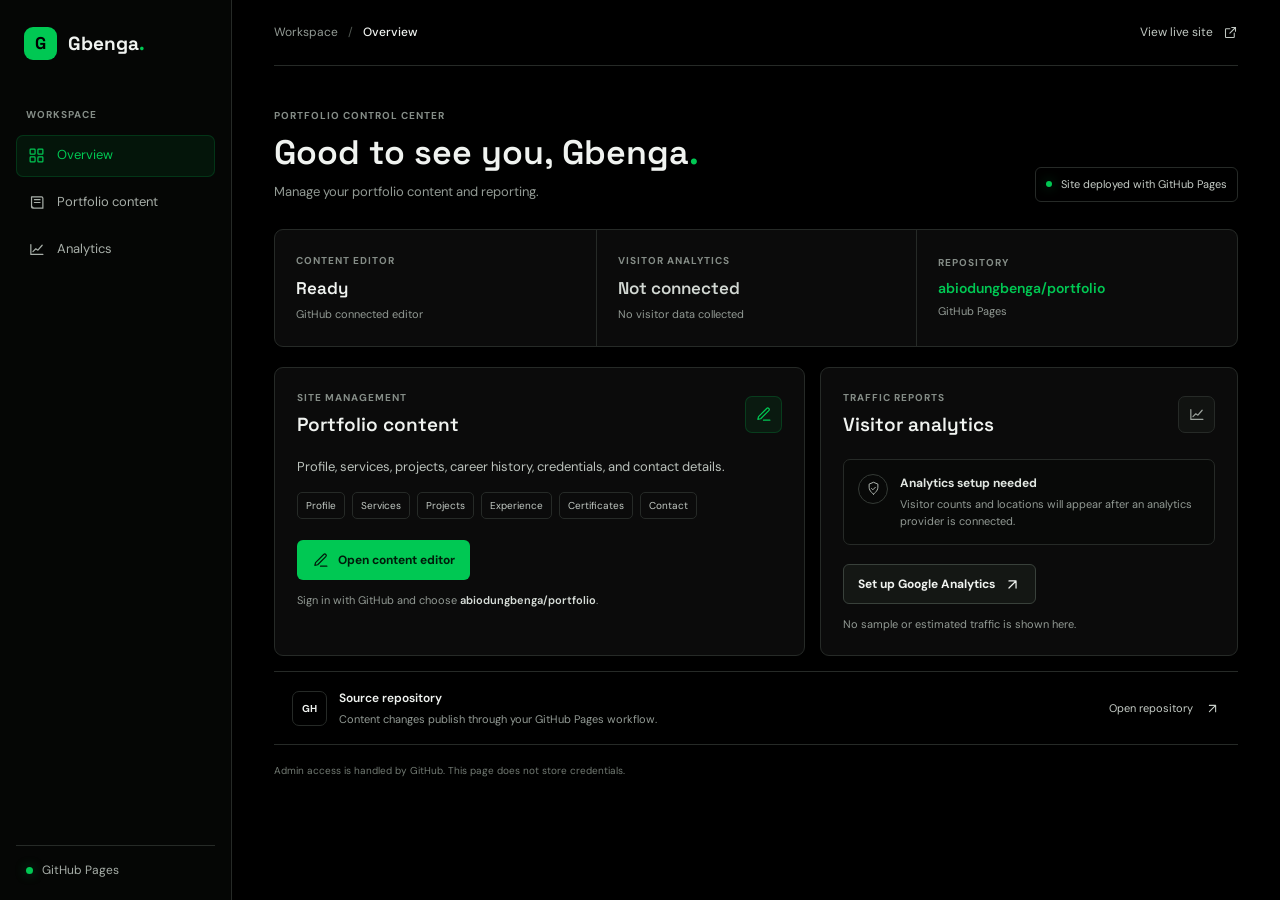
==== admin.html @ 54cd734e "feat: add admin interface and portfolio content structure - Created .pages.yml to define content str" ====
<!doctype html>
<html lang="en">
  <head>
    <meta charset="UTF-8" />
    <meta name="viewport" content="width=device-width, initial-scale=1.0" />
    <meta name="robots" content="noindex, nofollow" />
    <meta name="theme-color" content="#000000" />
    <title>Portfolio Admin | Gbenga Abiodun</title>
    <link rel="preconnect" href="https://fonts.googleapis.com" />
    <link rel="preconnect" href="https://fonts.gstatic.com" crossorigin />
    <link
      href="https://fonts.googleapis.com/css2?family=DM+Sans:wght@400;500;600;700&family=Space+Grotesk:wght@500;600;700&display=swap"
      rel="stylesheet"
    />
    <link rel="stylesheet" href="admin.css" />
  </head>
  <body>
    <div class="admin-shell">
      <aside class="sidebar">
        <a class="brand" href="index.html" aria-label="Portfolio home">
          <span class="brand-mark">G</span>
          <span>Gbenga<span class="brand-period">.</span></span>
        </a>

        <div class="sidebar-label">WORKSPACE</div>
        <nav class="sidebar-nav" aria-label="Admin navigation">
          <a class="sidebar-link active" href="#overview">
            <svg viewBox="0 0 24 24" aria-hidden="true">
              <rect x="3" y="3" width="7" height="7" rx="1" />
              <rect x="14" y="3" width="7" height="7" rx="1" />
              <rect x="14" y="14" width="7" height="7" rx="1" />
              <rect x="3" y="14" width="7" height="7" rx="1" />
            </svg>
            Overview
          </a>
          <a class="sidebar-link" href="#content">
            <svg viewBox="0 0 24 24" aria-hidden="true">
              <path d="M5 4h14a2 2 0 0 1 2 2v14H7a2 2 0 0 1-2-2V4Z" />
              <path d="M5 17a2 2 0 0 0 2 2M9 8h8M9 12h8" />
            </svg>
            Portfolio content
          </a>
          <a class="sidebar-link" href="#analytics">
            <svg viewBox="0 0 24 24" aria-hidden="true">
              <path d="M4 19V5M4 19h17" />
              <path d="m7 15 4-4 3 2 6-7" />
            </svg>
            Analytics
          </a>
        </nav>

        <div class="sidebar-bottom">
          <span class="connection-dot"></span>
          <span>GitHub Pages</span>
        </div>
      </aside>

      <main class="main-content" id="overview">
        <header class="topbar">
          <div class="breadcrumbs">
            <span>Workspace</span><span class="crumb-divider">/</span
            ><strong>Overview</strong>
          </div>
          <a class="site-link" href="index.html" target="_blank" rel="noopener">
            View live site
            <svg viewBox="0 0 24 24" aria-hidden="true">
              <path d="M14 4h6v6M20 4l-9 9" />
              <path
                d="M18 13v6a1 1 0 0 1-1 1H5a1 1 0 0 1-1-1V7a1 1 0 0 1 1-1h6"
              />
            </svg>
          </a>
        </header>

        <section class="page-heading">
          <div>
            <p class="eyebrow">PORTFOLIO CONTROL CENTER</p>
            <h1>Good to see you, Gbenga<span>.</span></h1>
            <p class="heading-copy">
              Manage your portfolio content and reporting.
            </p>
          </div>
          <span class="system-status"
            ><span></span> Site deployed with GitHub Pages</span
          >
        </section>

        <section class="summary-grid" aria-label="Portfolio status">
          <article class="summary-item">
            <span class="summary-label">CONTENT EDITOR</span>
            <strong>Ready</strong>
            <span class="summary-note">GitHub connected editor</span>
          </article>
          <article class="summary-item" id="analytics">
            <span class="summary-label">VISITOR ANALYTICS</span>
            <strong class="status-pending">Not connected</strong>
            <span class="summary-note">No visitor data collected</span>
          </article>
          <article class="summary-item">
            <span class="summary-label">REPOSITORY</span>
            <a
              class="repo-value"
              href="https://github.com/abiodungbenga/portfolio"
              target="_blank"
              rel="noopener"
              >abiodungbenga/portfolio</a
            >
            <span class="summary-note">GitHub Pages</span>
          </article>
        </section>

        <section class="workspace-grid" id="content">
          <article class="workspace-panel content-panel">
            <div class="panel-heading">
              <div>
                <p class="eyebrow">SITE MANAGEMENT</p>
                <h2>Portfolio content</h2>
              </div>
              <span class="panel-icon">
                <svg viewBox="0 0 24 24" aria-hidden="true">
                  <path d="M12 20h9" />
                  <path d="M16.5 3.5a2.12 2.12 0 0 1 3 3L8 18l-4 1 1-4Z" />
                </svg>
              </span>
            </div>
            <p class="panel-copy">
              Profile, services, projects, career history, credentials, and
              contact details.
            </p>
            <div class="content-tags" aria-label="Editable sections">
              <span>Profile</span><span>Services</span><span>Projects</span
              ><span>Experience</span><span>Certificates</span
              ><span>Contact</span>
            </div>
            <a
              class="button button-primary"
              href="https://app.pagescms.org/"
              target="_blank"
              rel="noopener"
            >
              <svg viewBox="0 0 24 24" aria-hidden="true">
                <path d="M12 20h9" />
                <path d="M16.5 3.5a2.12 2.12 0 0 1 3 3L8 18l-4 1 1-4Z" />
              </svg>
              Open content editor
            </a>
            <p class="panel-footnote">
              Sign in with GitHub and choose
              <strong>abiodungbenga/portfolio</strong>.
            </p>
          </article>

          <article class="workspace-panel analytics-panel">
            <div class="panel-heading">
              <div>
                <p class="eyebrow">TRAFFIC REPORTS</p>
                <h2>Visitor analytics</h2>
              </div>
              <span class="panel-icon panel-icon-muted">
                <svg viewBox="0 0 24 24" aria-hidden="true">
                  <path d="M4 19V5M4 19h17" />
                  <path d="m7 15 4-4 3 2 6-7" />
                </svg>
              </span>
            </div>
            <div class="analytics-empty">
              <span class="analytics-mark">
                <svg viewBox="0 0 24 24" aria-hidden="true">
                  <path d="M12 21s7-4.4 7-11V5l-7-3-7 3v5c0 6.6 7 11 7 11Z" />
                  <path d="m9 12 2 2 4-4" />
                </svg>
              </span>
              <div>
                <strong>Analytics setup needed</strong>
                <p>
                  Visitor counts and locations will appear after an analytics
                  provider is connected.
                </p>
              </div>
            </div>
            <a
              class="button button-secondary"
              href="https://analytics.google.com/analytics/web/"
              target="_blank"
              rel="noopener"
            >
              Set up Google Analytics
              <svg viewBox="0 0 24 24" aria-hidden="true">
                <path d="M7 17 17 7M7 7h10v10" />
              </svg>
            </a>
            <p class="panel-footnote">
              No sample or estimated traffic is shown here.
            </p>
          </article>
        </section>

        <section class="repository-row">
          <div>
            <span class="repo-icon" aria-hidden="true">GH</span>
            <div>
              <strong>Source repository</strong
              ><span
                >Content changes publish through your GitHub Pages
                workflow.</span
              >
            </div>
          </div>
          <a
            href="https://github.com/abiodungbenga/portfolio"
            target="_blank"
            rel="noopener"
          >
            Open repository
            <svg viewBox="0 0 24 24" aria-hidden="true">
              <path d="M7 17 17 7M7 7h10v10" />
            </svg>
          </a>
        </section>

        <footer class="admin-footer">
          Admin access is handled by GitHub. This page does not store
          credentials.
        </footer>
      </main>
    </div>
  </body>
</html>
---- admin.css ----
* {
  box-sizing: border-box;
}

:root {
  color-scheme: dark;
  --green: #00c853;
  --black: #000000;
  --surface: #0b0b0b;
  --surface-raised: #111311;
  --line: #262a27;
  --text: #f0f3f0;
  --muted: #929a94;
  --font-body: "DM Sans", sans-serif;
  --font-display: "Space Grotesk", sans-serif;
}

html {
  min-width: 320px;
  scroll-behavior: smooth;
  background: var(--black);
}

body {
  margin: 0;
  background: var(--black);
  color: var(--text);
  font-family: var(--font-body);
  font-size: 14px;
  line-height: 1.55;
}

a {
  color: inherit;
  text-decoration: none;
}

button,
a {
  -webkit-tap-highlight-color: transparent;
}

a:focus-visible {
  outline: 2px solid var(--green);
  outline-offset: 4px;
}

.admin-shell {
  min-height: 100vh;
  display: grid;
  grid-template-columns: 232px minmax(0, 1fr);
}

.sidebar {
  position: sticky;
  top: 0;
  display: flex;
  height: 100vh;
  min-height: 540px;
  flex-direction: column;
  padding: 27px 16px 20px;
  border-right: 1px solid var(--line);
  background: #050605;
}

.brand {
  display: inline-flex;
  align-items: center;
  gap: 11px;
  width: fit-content;
  padding: 0 8px;
  font-family: var(--font-display);
  font-size: 19px;
  font-weight: 700;
}

.brand-mark {
  display: grid;
  width: 33px;
  height: 33px;
  place-items: center;
  border-radius: 9px;
  background: var(--green);
  color: var(--black);
  font-size: 17px;
}

.brand-period,
.page-heading h1 span {
  color: var(--green);
}

.sidebar-label,
.eyebrow,
.summary-label {
  color: #858d87;
  font-size: 10px;
  font-weight: 700;
  letter-spacing: 0.1em;
}

.sidebar-label {
  margin: 47px 10px 12px;
}

.sidebar-nav {
  display: grid;
  gap: 5px;
}

.sidebar-link {
  display: flex;
  min-height: 42px;
  align-items: center;
  gap: 12px;
  padding: 0 11px;
  border: 1px solid transparent;
  border-radius: 7px;
  color: #a8afa9;
  font-size: 13px;
  transition:
    color 160ms ease,
    background 160ms ease,
    border-color 160ms ease;
}

.sidebar-link svg,
.site-link svg,
.panel-icon svg,
.button svg,
.repository-row svg {
  width: 17px;
  height: 17px;
  flex: 0 0 auto;
  fill: none;
  stroke: currentColor;
  stroke-linecap: round;
  stroke-linejoin: round;
  stroke-width: 1.7;
}

.sidebar-link:hover,
.sidebar-link.active {
  border-color: rgba(0, 200, 83, 0.18);
  background: rgba(0, 200, 83, 0.08);
  color: var(--green);
}

.sidebar-bottom {
  display: flex;
  align-items: center;
  gap: 9px;
  margin-top: auto;
  padding: 15px 10px 0;
  border-top: 1px solid var(--line);
  color: #a8afa9;
  font-size: 12px;
}

.connection-dot,
.system-status span {
  width: 7px;
  height: 7px;
  flex: 0 0 auto;
  border-radius: 50%;
  background: var(--green);
  box-shadow: 0 0 12px rgba(0, 200, 83, 0.42);
}

.main-content {
  width: min(100%, 1440px);
  margin: 0 auto;
  padding: 0 42px 28px;
}

.topbar {
  display: flex;
  min-height: 66px;
  align-items: center;
  justify-content: space-between;
  border-bottom: 1px solid var(--line);
}

.breadcrumbs,
.site-link {
  display: flex;
  align-items: center;
  gap: 10px;
}

.breadcrumbs {
  color: var(--muted);
  font-size: 12px;
}

.breadcrumbs strong {
  color: var(--text);
  font-weight: 500;
}

.crumb-divider {
  color: #505751;
}

.site-link {
  color: #c0c7c1;
  font-size: 12px;
  transition: color 160ms ease;
}

.site-link:hover,
.repository-row > a:hover {
  color: var(--green);
}

.site-link svg,
.repository-row svg {
  width: 15px;
  height: 15px;
}

.page-heading {
  display: flex;
  align-items: flex-end;
  justify-content: space-between;
  gap: 20px;
  padding: 42px 0 27px;
}

.eyebrow {
  margin: 0 0 9px;
}

.page-heading h1,
.panel-heading h2 {
  margin: 0;
  font-family: var(--font-display);
  font-weight: 600;
}

.page-heading h1 {
  font-size: clamp(25px, 3vw, 34px);
  line-height: 1.15;
}

.heading-copy {
  margin: 10px 0 0;
  color: var(--muted);
  font-size: 13px;
}

.system-status {
  display: inline-flex;
  align-items: center;
  gap: 9px;
  padding: 8px 10px;
  border: 1px solid var(--line);
  border-radius: 6px;
  color: #c5ccc6;
  font-size: 11px;
  white-space: nowrap;
}

.system-status span {
  width: 6px;
  height: 6px;
}

.summary-grid {
  display: grid;
  grid-template-columns: repeat(3, minmax(0, 1fr));
  border: 1px solid var(--line);
  border-radius: 9px;
  background: var(--surface);
}

.summary-item {
  display: flex;
  min-height: 116px;
  flex-direction: column;
  justify-content: center;
  padding: 18px 21px;
}

.summary-item + .summary-item {
  border-left: 1px solid var(--line);
}

.summary-label {
  margin-bottom: 7px;
}

.summary-item strong,
.repo-value {
  overflow-wrap: anywhere;
  color: var(--text);
  font-family: var(--font-display);
  font-size: 17px;
  font-weight: 600;
}

.summary-item .status-pending {
  color: #d2d8d3;
}

.summary-note {
  margin-top: 4px;
  color: var(--muted);
  font-size: 11px;
}

.repo-value {
  color: var(--green);
  font-family: var(--font-body);
  font-size: 14px;
}

.workspace-grid {
  display: grid;
  grid-template-columns: minmax(0, 1.12fr) minmax(300px, 0.88fr);
  gap: 15px;
  margin-top: 20px;
}

.workspace-panel {
  min-width: 0;
  padding: 22px;
  border: 1px solid var(--line);
  border-radius: 9px;
  background: var(--surface);
}

.panel-heading {
  display: flex;
  align-items: center;
  justify-content: space-between;
  gap: 16px;
}

.panel-heading .eyebrow {
  margin-bottom: 5px;
}

.panel-heading h2 {
  font-size: 19px;
}

.panel-icon {
  display: grid;
  width: 37px;
  height: 37px;
  flex: 0 0 auto;
  place-items: center;
  border: 1px solid rgba(0, 200, 83, 0.2);
  border-radius: 7px;
  background: rgba(0, 200, 83, 0.08);
  color: var(--green);
}

.panel-icon-muted {
  border-color: var(--line);
  background: #111311;
  color: #9ba29c;
}

.panel-copy {
  max-width: 480px;
  margin: 17px 0 15px;
  color: #bbc2bc;
  font-size: 13px;
}

.content-tags {
  display: flex;
  flex-wrap: wrap;
  gap: 7px;
  margin-bottom: 21px;
}

.content-tags span {
  padding: 5px 8px;
  border: 1px solid var(--line);
  border-radius: 5px;
  color: #c3cac4;
  font-size: 10px;
}

.button {
  display: inline-flex;
  min-height: 40px;
  align-items: center;
  justify-content: center;
  gap: 9px;
  padding: 0 14px;
  border: 1px solid transparent;
  border-radius: 6px;
  font-size: 12px;
  font-weight: 700;
  transition:
    background 160ms ease,
    border-color 160ms ease,
    transform 160ms ease;
}

.button:hover {
  transform: translateY(-1px);
}

.button-primary {
  background: var(--green);
  color: #001b0b;
}

.button-primary:hover {
  background: #24d568;
}

.button-secondary {
  border-color: #39413b;
  background: #141714;
  color: var(--text);
}

.button-secondary:hover {
  border-color: var(--green);
}

.panel-footnote {
  margin: 12px 0 0;
  color: var(--muted);
  font-size: 11px;
}

.panel-footnote strong {
  color: #d8ded9;
  font-weight: 600;
}

.analytics-empty {
  display: flex;
  align-items: flex-start;
  gap: 12px;
  margin: 19px 0;
  padding: 14px;
  border: 1px solid var(--line);
  border-radius: 7px;
  background: #080908;
}

.analytics-mark {
  display: grid;
  width: 30px;
  height: 30px;
  flex: 0 0 auto;
  place-items: center;
  border: 1px solid #343a35;
  border-radius: 50%;
  color: #afb6b0;
}

.analytics-mark svg {
  width: 15px;
  height: 15px;
  fill: none;
  stroke: currentColor;
  stroke-linecap: round;
  stroke-linejoin: round;
  stroke-width: 1.6;
}

.analytics-empty strong {
  display: block;
  color: #e1e6e1;
  font-size: 12px;
}

.analytics-empty p {
  margin: 4px 0 0;
  color: var(--muted);
  font-size: 11px;
}

.repository-row {
  display: flex;
  min-height: 74px;
  align-items: center;
  justify-content: space-between;
  gap: 18px;
  margin-top: 15px;
  padding: 13px 18px;
  border-top: 1px solid var(--line);
  border-bottom: 1px solid var(--line);
}

.repository-row > div,
.repository-row > a {
  display: flex;
  align-items: center;
  gap: 12px;
}

.repo-icon {
  display: grid;
  width: 35px;
  height: 35px;
  flex: 0 0 auto;
  place-items: center;
  border: 1px solid var(--line);
  border-radius: 7px;
  color: var(--text);
  font-size: 10px;
  font-weight: 700;
}

.repository-row strong,
.repository-row span:not(.repo-icon) {
  display: block;
}

.repository-row strong {
  font-size: 12px;
  font-weight: 600;
}

.repository-row div div span {
  margin-top: 3px;
  color: var(--muted);
  font-size: 11px;
}

.repository-row > a {
  flex: 0 0 auto;
  color: #c5ccc6;
  font-size: 11px;
}

.admin-footer {
  padding-top: 18px;
  color: #727a73;
  font-size: 10px;
}

@media (max-width: 980px) {
  .main-content {
    padding-right: 25px;
    padding-left: 25px;
  }

  .workspace-grid {
    grid-template-columns: 1fr;
  }
}

@media (max-width: 720px) {
  .admin-shell {
    grid-template-columns: 1fr;
  }

  .sidebar {
    position: static;
    height: auto;
    min-height: 0;
    padding: 13px 16px 10px;
    border-right: 0;
    border-bottom: 1px solid var(--line);
  }

  .brand {
    padding: 0 2px 10px;
  }

  .sidebar-label,
  .sidebar-bottom {
    display: none;
  }

  .sidebar-nav {
    display: flex;
    gap: 5px;
    overflow-x: auto;
  }

  .sidebar-link {
    min-height: 37px;
    flex: 0 0 auto;
    padding: 0 9px;
    font-size: 11px;
  }

  .sidebar-link svg {
    width: 15px;
    height: 15px;
  }

  .main-content {
    padding: 0 16px 24px;
  }

  .topbar {
    min-height: 54px;
  }

  .page-heading {
    align-items: flex-start;
    flex-direction: column;
    gap: 15px;
    padding: 29px 0 21px;
  }

  .page-heading h1 {
    font-size: 27px;
  }

  .summary-grid {
    grid-template-columns: 1fr;
  }

  .summary-item {
    min-height: 88px;
    padding: 13px 16px;
  }

  .summary-item + .summary-item {
    border-top: 1px solid var(--line);
    border-left: 0;
  }

  .workspace-panel {
    padding: 17px;
  }
}

@media (max-width: 420px) {
  .breadcrumbs {
    font-size: 11px;
  }

  .site-link {
    gap: 5px;
    font-size: 11px;
  }

  .system-status {
    font-size: 10px;
  }

  .repository-row {
    align-items: flex-start;
    flex-direction: column;
  }
}

@media (prefers-reduced-motion: reduce) {
  *,
  *::before,
  *::after {
    scroll-behavior: auto !important;
    transition-duration: 0.01ms !important;
  }
}
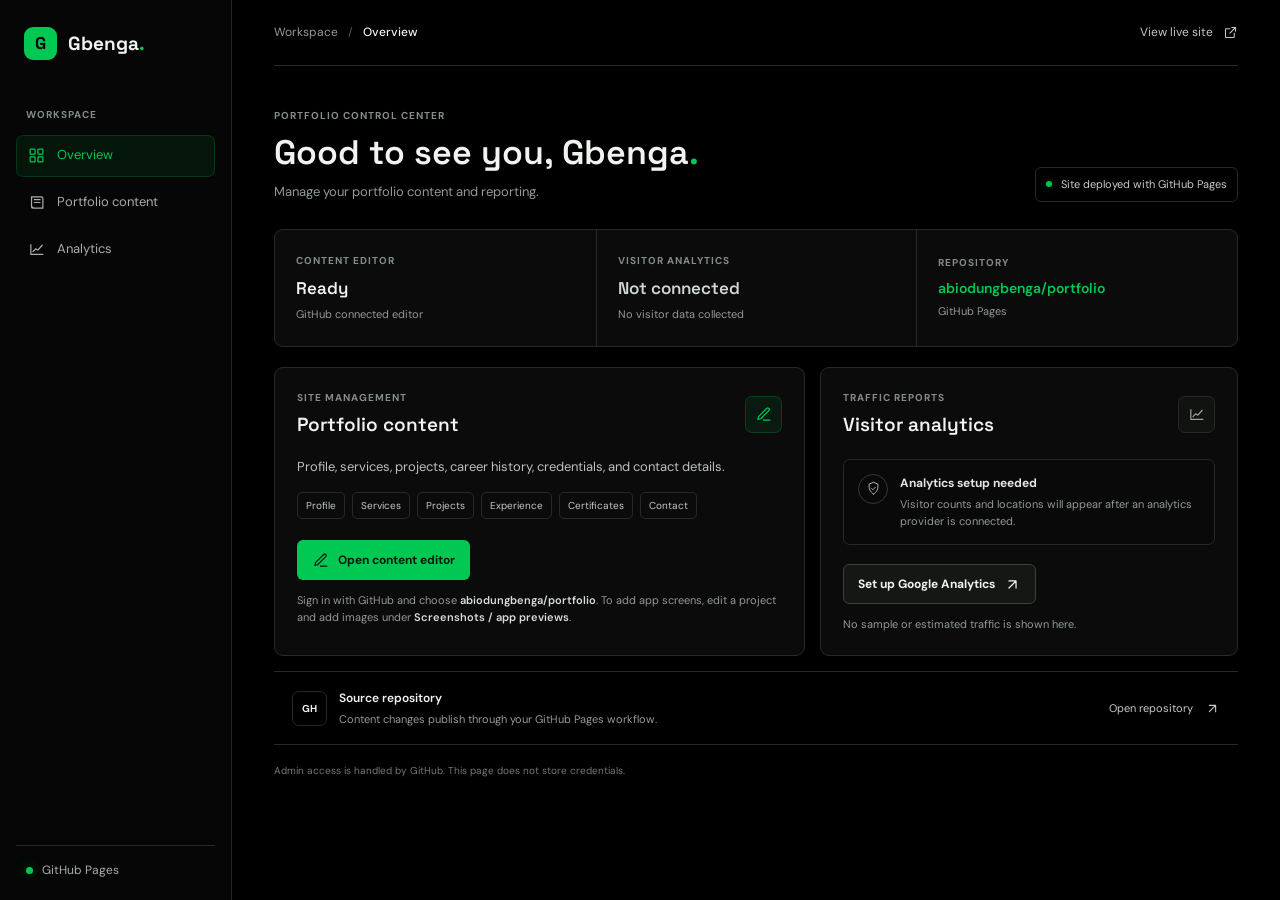
==== commit 5a1d1a64: "feat: add project screenshot functionality and viewer for enhanced project presentation" ====
--- a/admin.html
+++ b/admin.html
@@ -146,7 +146,9 @@
             </a>
             <p class="panel-footnote">
               Sign in with GitHub and choose
-              <strong>abiodungbenga/portfolio</strong>.
+              <strong>abiodungbenga/portfolio</strong>. To add app screens,
+              edit a project and add images under
+              <strong>Screenshots / app previews</strong>.
             </p>
           </article>
 
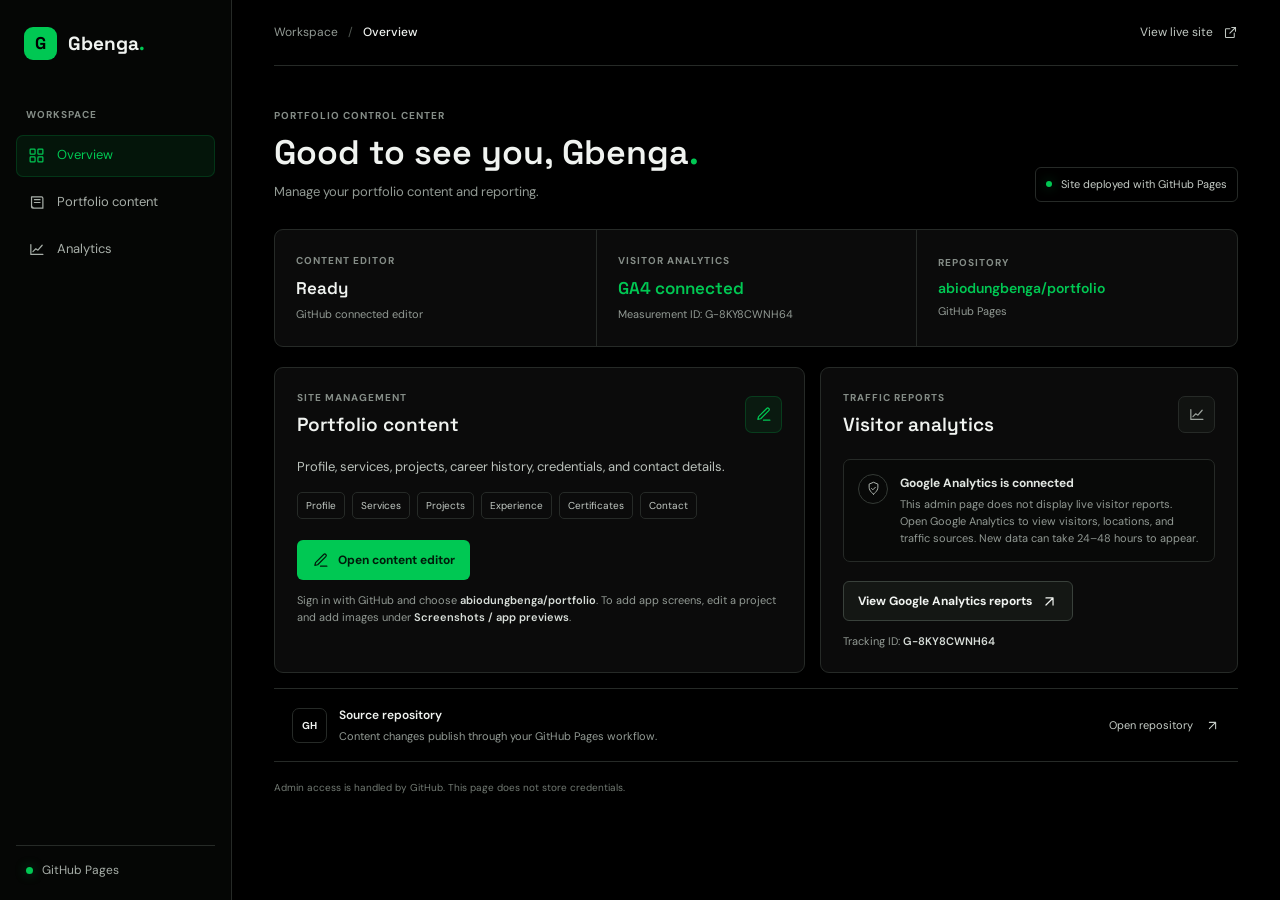
==== commit af04cb32: "feat: update analytics status and messaging for improved clarity" ====
--- a/admin.html
+++ b/admin.html
@@ -93,8 +93,8 @@
           </article>
           <article class="summary-item" id="analytics">
             <span class="summary-label">VISITOR ANALYTICS</span>
-            <strong class="status-pending">Not connected</strong>
-            <span class="summary-note">No visitor data collected</span>
+            <strong class="status-connected">GA4 connected</strong>
+            <span class="summary-note">Measurement ID: G-8KY8CWNH64</span>
           </article>
           <article class="summary-item">
             <span class="summary-label">REPOSITORY</span>
@@ -173,10 +173,11 @@
                 </svg>
               </span>
               <div>
-                <strong>Analytics setup needed</strong>
+                <strong>Google Analytics is connected</strong>
                 <p>
-                  Visitor counts and locations will appear after an analytics
-                  provider is connected.
+                  This admin page does not display live visitor reports. Open
+                  Google Analytics to view visitors, locations, and traffic
+                  sources. New data can take 24–48 hours to appear.
                 </p>
               </div>
             </div>
@@ -186,13 +187,13 @@
               target="_blank"
               rel="noopener"
             >
-              Set up Google Analytics
+              View Google Analytics reports
               <svg viewBox="0 0 24 24" aria-hidden="true">
                 <path d="M7 17 17 7M7 7h10v10" />
               </svg>
             </a>
             <p class="panel-footnote">
-              No sample or estimated traffic is shown here.
+              Tracking ID: <strong>G-8KY8CWNH64</strong>
             </p>
           </article>
         </section>
--- a/admin.css
+++ b/admin.css
@@ -299,8 +299,8 @@
   font-weight: 600;
 }
 
-.summary-item .status-pending {
-  color: #d2d8d3;
+.summary-item .status-connected {
+  color: var(--green);
 }
 
 .summary-note {
